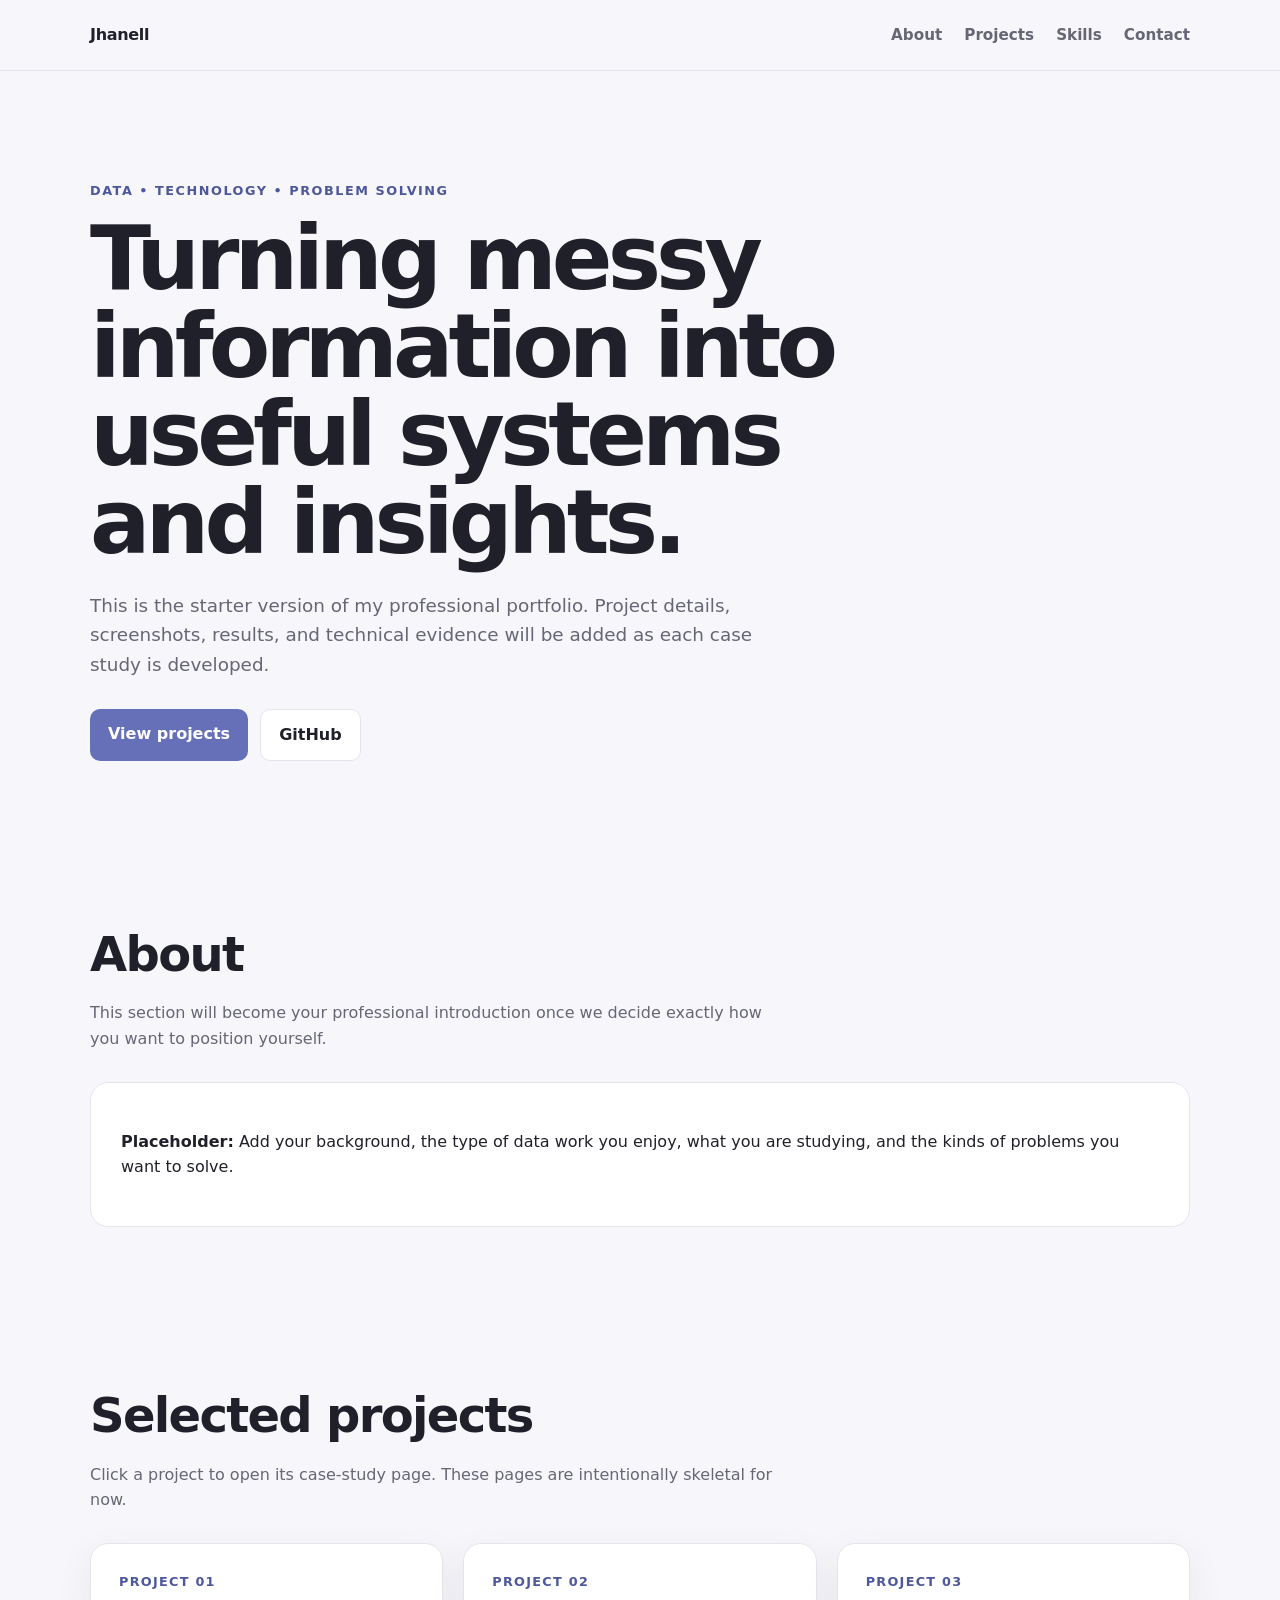
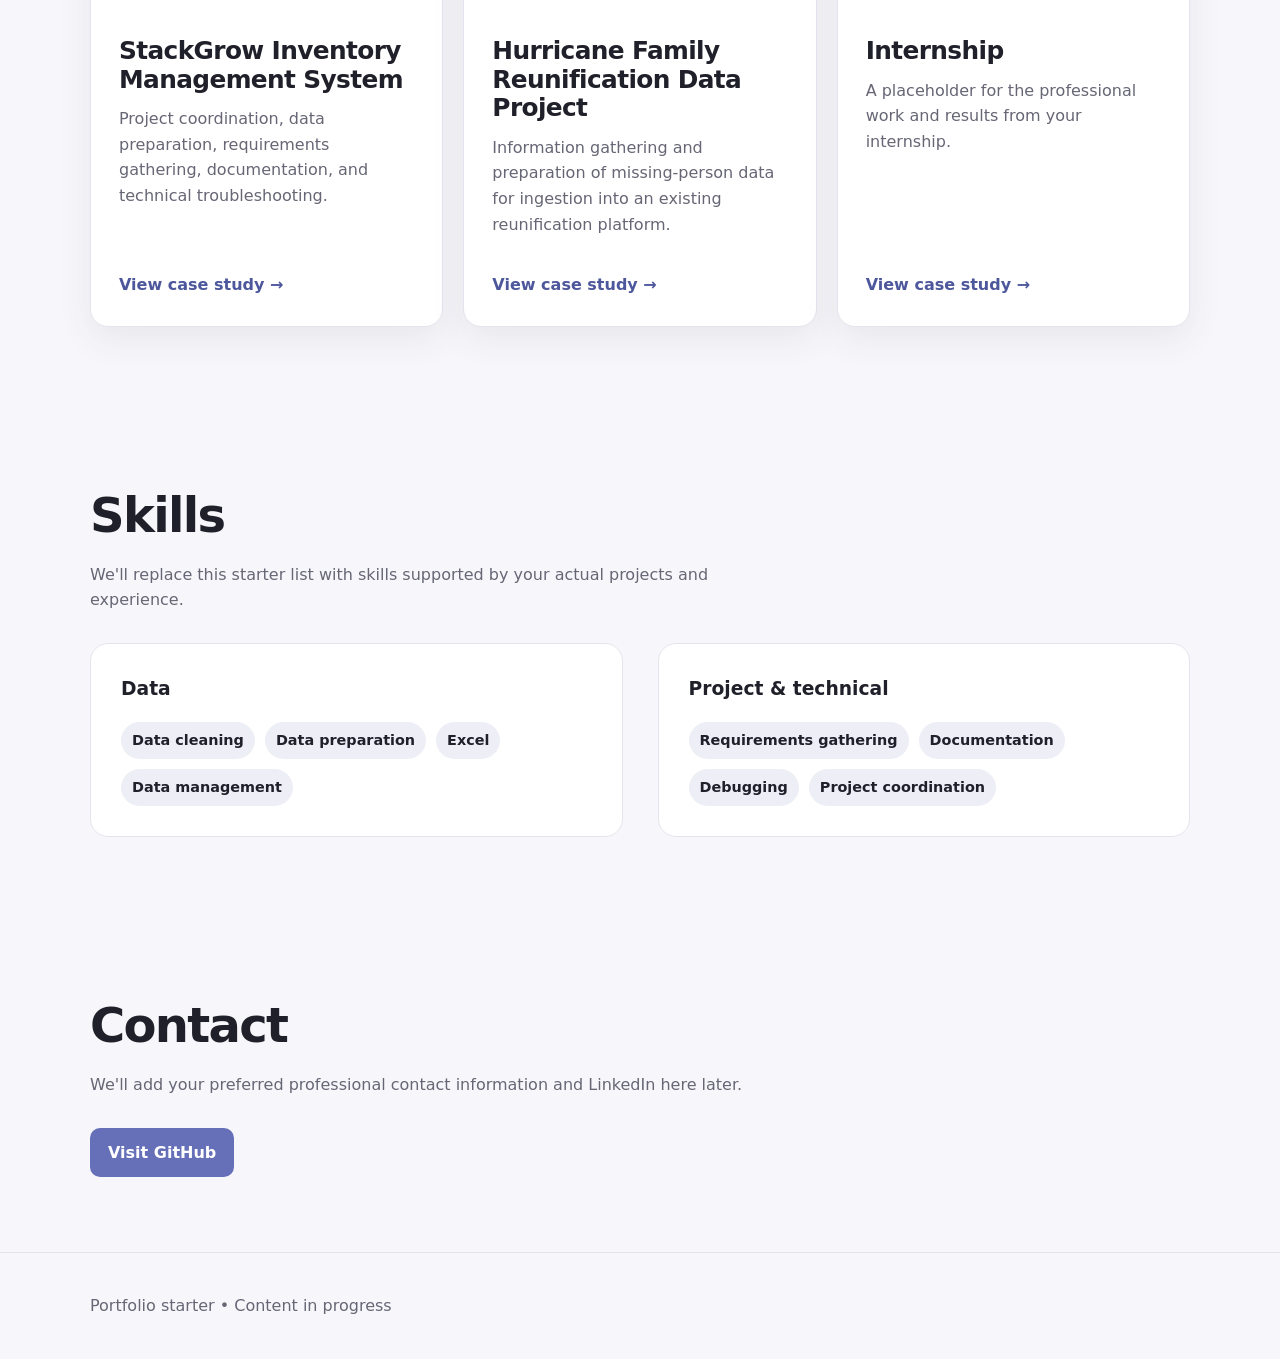
==== index.html @ 41fdb692 "Add files via upload" ====
<!doctype html>
<html lang="en">
<head>
  <meta charset="utf-8">
  <meta name="viewport" content="width=device-width, initial-scale=1">
  <title>Jhanell | Data Portfolio</title>
  <meta name="description" content="Jhanell's data and technical project portfolio.">
  <link rel="stylesheet" href="style.css">
</head>
<body>
<header>
  <nav class="container">
    <a class="brand" href="index.html">Jhanell</a>
    <div class="nav-links">
      <a href="#about">About</a>
      <a href="#projects">Projects</a>
      <a href="#skills">Skills</a>
      <a href="#contact">Contact</a>
    </div>
  </nav>
</header>

<main>
  <section class="hero container">
    <div class="eyebrow">Data • Technology • Problem Solving</div>
    <h1>Turning messy information into useful systems and insights.</h1>
    <p>This is the starter version of my professional portfolio. Project details, screenshots, results, and technical evidence will be added as each case study is developed.</p>
    <div class="actions">
      <a class="button" href="#projects">View projects</a>
      <a class="button secondary" href="https://github.com/nellie445" target="_blank" rel="noreferrer">GitHub</a>
    </div>
  </section>

  <section id="about">
    <div class="container">
      <div class="section-heading">
        <h2>About</h2>
        <p>This section will become your professional introduction once we decide exactly how you want to position yourself.</p>
      </div>
      <div class="panel">
        <p><strong>Placeholder:</strong> Add your background, the type of data work you enjoy, what you are studying, and the kinds of problems you want to solve.</p>
      </div>
    </div>
  </section>

  <section id="projects">
    <div class="container">
      <div class="section-heading">
        <h2>Selected projects</h2>
        <p>Click a project to open its case-study page. These pages are intentionally skeletal for now.</p>
      </div>
      <div class="grid">
        <a class="card" href="projects/stackgrow.html">
          <span class="number">PROJECT 01</span>
          <h3>StackGrow Inventory Management System</h3>
          <p>Project coordination, data preparation, requirements gathering, documentation, and technical troubleshooting.</p>
          <span class="link">View case study →</span>
        </a>
        <a class="card" href="projects/hurricane.html">
          <span class="number">PROJECT 02</span>
          <h3>Hurricane Family Reunification Data Project</h3>
          <p>Information gathering and preparation of missing-person data for ingestion into an existing reunification platform.</p>
          <span class="link">View case study →</span>
        </a>
        <a class="card" href="projects/internship.html">
          <span class="number">PROJECT 03</span>
          <h3>Internship</h3>
          <p>A placeholder for the professional work and results from your internship.</p>
          <span class="link">View case study →</span>
        </a>
      </div>
    </div>
  </section>

  <section id="skills">
    <div class="container">
      <div class="section-heading">
        <h2>Skills</h2>
        <p>We'll replace this starter list with skills supported by your actual projects and experience.</p>
      </div>
      <div class="two-col">
        <div class="panel">
          <h3>Data</h3>
          <div class="tags">
            <span class="tag">Data cleaning</span>
            <span class="tag">Data preparation</span>
            <span class="tag">Excel</span>
            <span class="tag">Data management</span>
          </div>
        </div>
        <div class="panel">
          <h3>Project & technical</h3>
          <div class="tags">
            <span class="tag">Requirements gathering</span>
            <span class="tag">Documentation</span>
            <span class="tag">Debugging</span>
            <span class="tag">Project coordination</span>
          </div>
        </div>
      </div>
    </div>
  </section>

  <section id="contact">
    <div class="container">
      <div class="section-heading">
        <h2>Contact</h2>
        <p>We'll add your preferred professional contact information and LinkedIn here later.</p>
      </div>
      <div class="actions">
        <a class="button" href="https://github.com/nellie445" target="_blank" rel="noreferrer">Visit GitHub</a>
      </div>
    </div>
  </section>
</main>

<footer>
  <div class="container">Portfolio starter • Content in progress</div>
</footer>
</body>
</html>
---- style.css ----
:root {
  --bg: #f7f7fb;
  --surface: #ffffff;
  --text: #20202a;
  --muted: #666675;
  --accent: #6670b8;
  --accent-dark: #4d579c;
  --border: #e4e4ee;
  --shadow: 0 12px 35px rgba(35, 35, 60, .08);
}
* { box-sizing: border-box; }
html { scroll-behavior: smooth; }
body {
  margin: 0;
  font-family: Inter, ui-sans-serif, system-ui, -apple-system, BlinkMacSystemFont, "Segoe UI", sans-serif;
  background: var(--bg);
  color: var(--text);
  line-height: 1.6;
}
a { color: inherit; }
.container { width: min(1100px, calc(100% - 40px)); margin: auto; }
header {
  position: sticky; top: 0; z-index: 10;
  background: rgba(247,247,251,.94);
  backdrop-filter: blur(10px);
  border-bottom: 1px solid var(--border);
}
nav { min-height: 70px; display: flex; align-items: center; justify-content: space-between; gap: 24px; }
.brand { font-weight: 800; text-decoration: none; letter-spacing: -.02em; }
.nav-links { display: flex; gap: 22px; flex-wrap: wrap; }
.nav-links a { text-decoration: none; color: var(--muted); font-weight: 600; font-size: .95rem; }
.nav-links a:hover { color: var(--accent-dark); }
.hero { padding: 110px 0 80px; }
.eyebrow { color: var(--accent-dark); text-transform: uppercase; letter-spacing: .12em; font-weight: 800; font-size: .8rem; }
h1 { font-size: clamp(2.8rem, 7vw, 5.8rem); line-height: .98; letter-spacing: -.055em; margin: 14px 0 24px; max-width: 850px; }
.hero p { max-width: 700px; color: var(--muted); font-size: 1.15rem; }
.actions { display: flex; gap: 12px; flex-wrap: wrap; margin-top: 30px; }
.button {
  display: inline-block; padding: 12px 18px; border-radius: 10px;
  background: var(--accent); color: white; text-decoration: none; font-weight: 750;
}
.button.secondary { background: var(--surface); color: var(--text); border: 1px solid var(--border); }
section { padding: 75px 0; }
.section-heading { margin-bottom: 30px; }
.section-heading h2 { font-size: clamp(2rem, 4vw, 3rem); letter-spacing: -.035em; margin: 0 0 8px; }
.section-heading p { color: var(--muted); margin: 0; max-width: 700px; }
.grid { display: grid; grid-template-columns: repeat(3, 1fr); gap: 20px; }
.card {
  display: flex; flex-direction: column; min-height: 330px;
  padding: 28px; border-radius: 18px; background: var(--surface);
  border: 1px solid var(--border); box-shadow: var(--shadow);
  text-decoration: none; transition: transform .18s ease, border-color .18s ease;
}
.card:hover { transform: translateY(-4px); border-color: #c8c9de; }
.card .number { font-size: .8rem; font-weight: 800; color: var(--accent-dark); letter-spacing: .1em; }
.card h3 { font-size: 1.55rem; line-height: 1.15; margin: 45px 0 12px; letter-spacing: -.025em; }
.card p { color: var(--muted); margin: 0; }
.card .link { margin-top: auto; padding-top: 35px; font-weight: 800; color: var(--accent-dark); }
.two-col { display: grid; grid-template-columns: 1fr 1fr; gap: 35px; }
.panel { padding: 30px; border-radius: 18px; background: var(--surface); border: 1px solid var(--border); }
.panel h3 { margin-top: 0; }
.tags { display: flex; gap: 10px; flex-wrap: wrap; }
.tag { padding: 7px 11px; background: #eeeeF7; border-radius: 999px; font-size: .9rem; font-weight: 650; }
footer { padding: 40px 0; border-top: 1px solid var(--border); color: var(--muted); }
.project-hero { padding: 90px 0 45px; }
.project-hero h1 { font-size: clamp(2.5rem, 6vw, 4.8rem); }
.meta { display: flex; gap: 10px; flex-wrap: wrap; margin-top: 25px; }
.content { max-width: 800px; padding-bottom: 80px; }
.content h2 { margin-top: 50px; font-size: 1.8rem; }
.placeholder {
  padding: 28px; border: 1px dashed #b9bacb; border-radius: 14px;
  background: #fbfbfd; color: var(--muted);
}
.back { display: inline-block; margin-top: 30px; color: var(--accent-dark); font-weight: 750; text-decoration: none; }
@media (max-width: 800px) {
  .grid, .two-col { grid-template-columns: 1fr; }
  .hero { padding-top: 75px; }
  nav { align-items: flex-start; padding: 18px 0; }
  .nav-links { justify-content: flex-end; gap: 12px; }
}
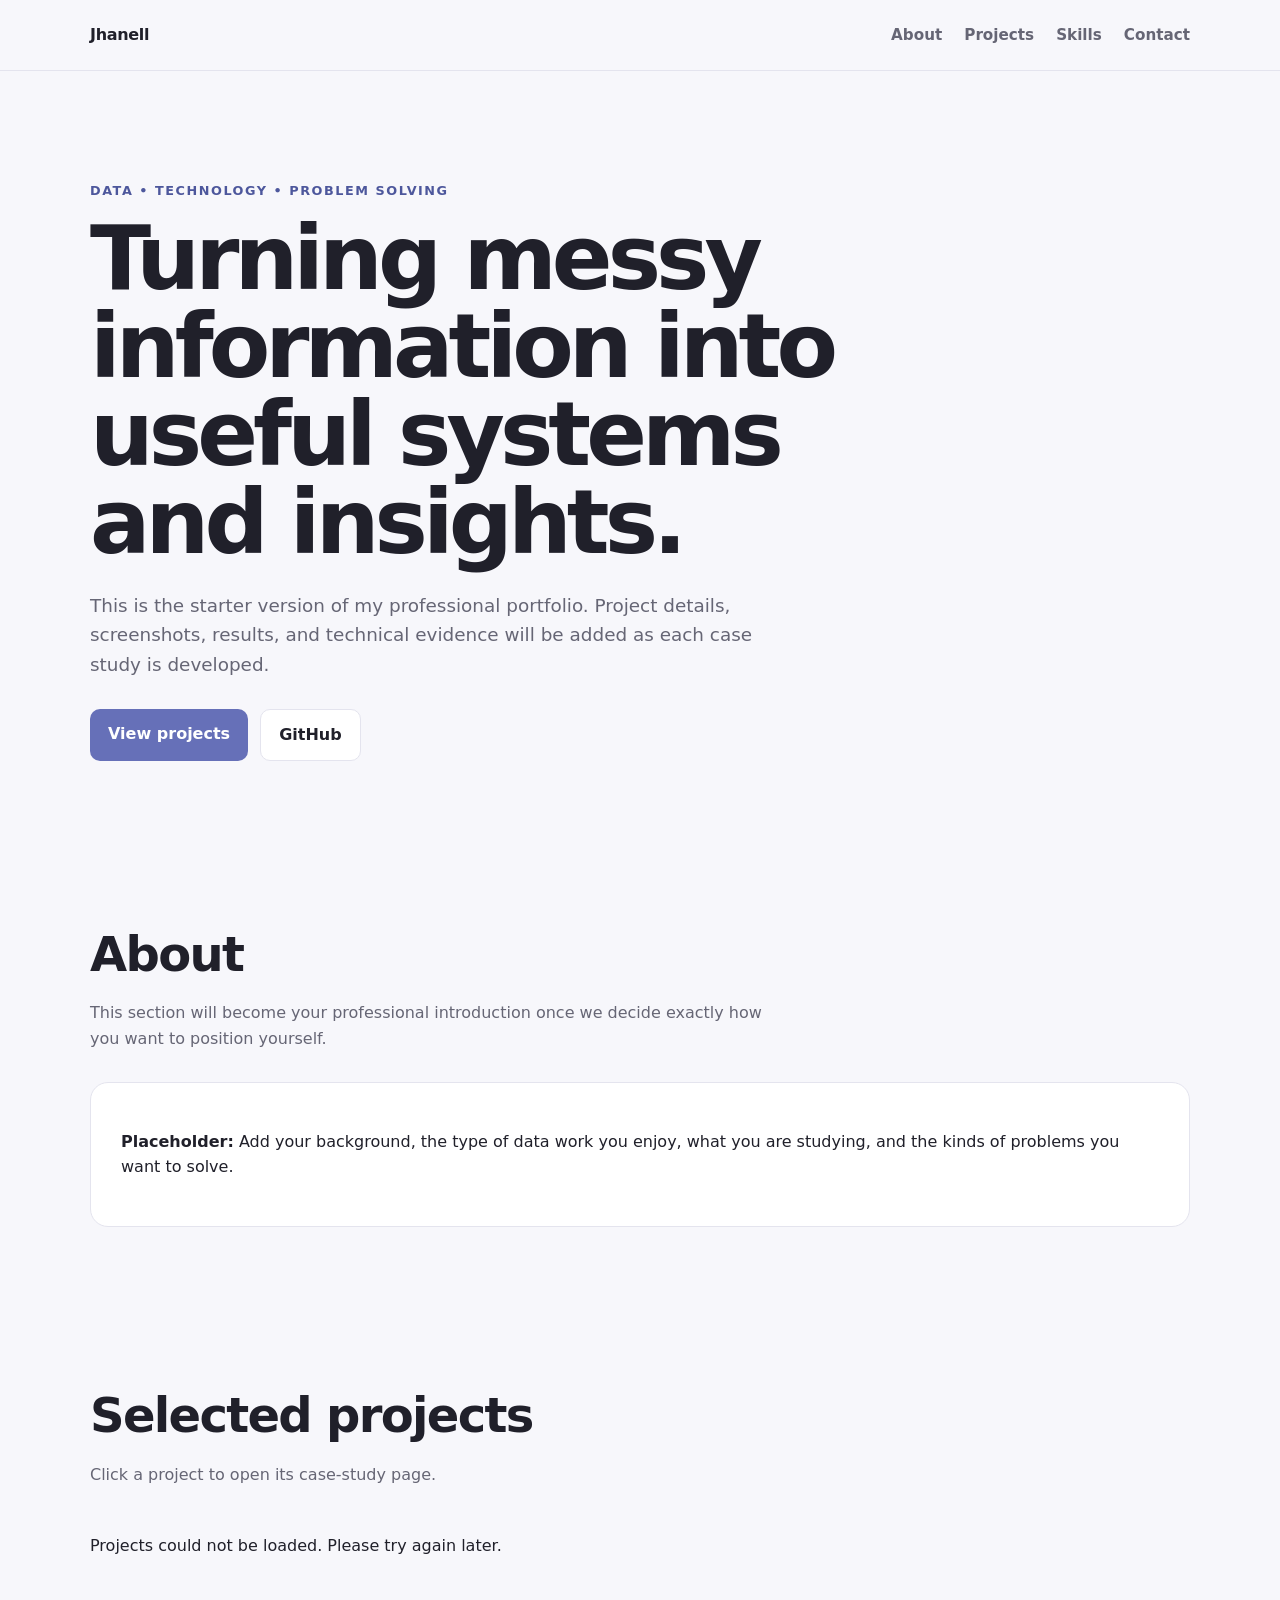
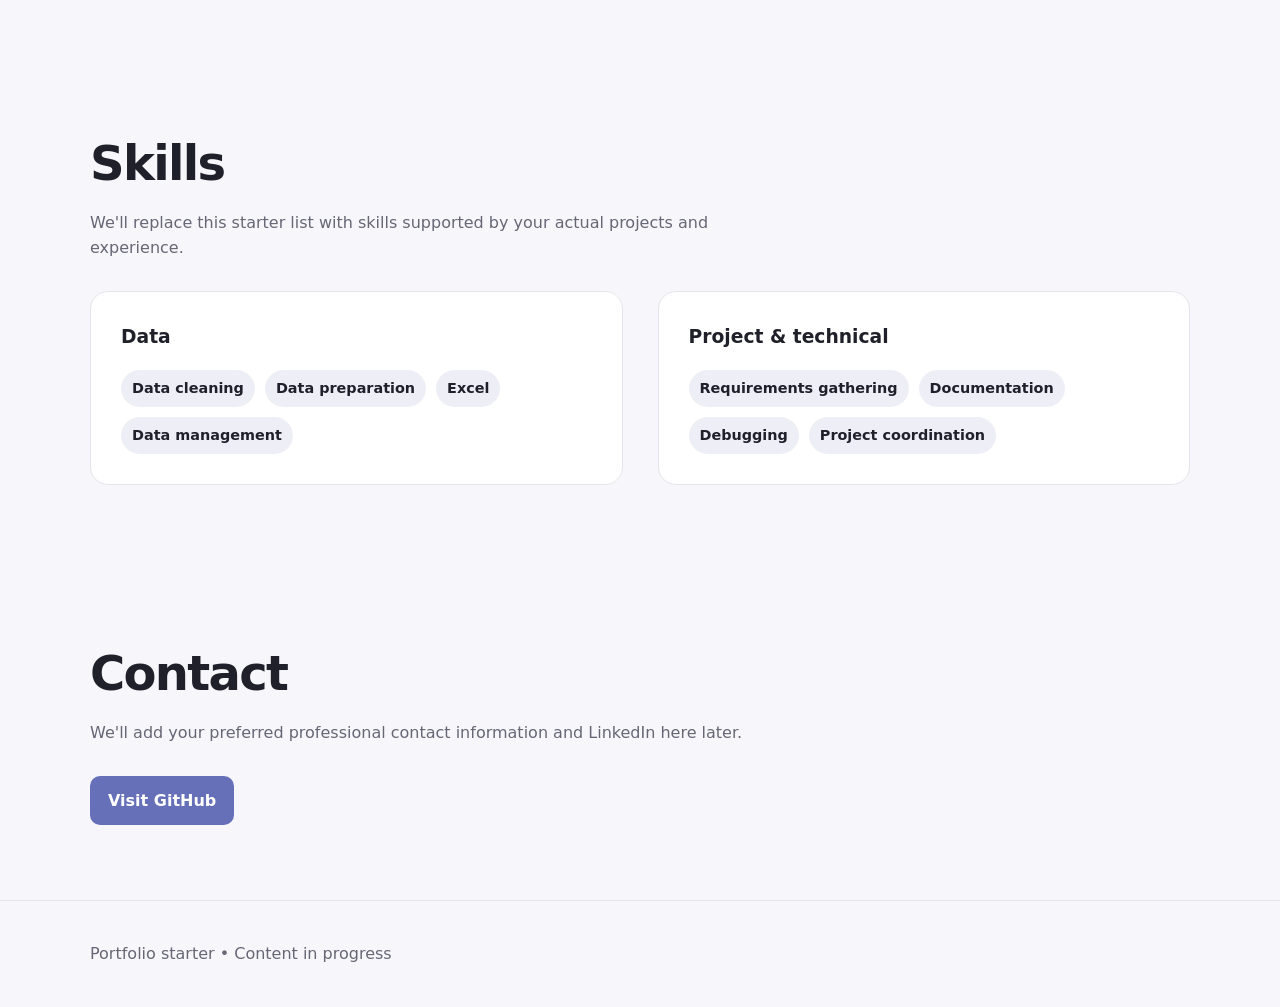
==== commit 5fd54395: "Add files via upload" ====
--- a/index.html
+++ b/index.html
@@ -19,7 +19,6 @@
     </div>
   </nav>
 </header>
-
 <main>
   <section class="hero container">
     <div class="eyebrow">Data • Technology • Problem Solving</div>
@@ -47,28 +46,12 @@
     <div class="container">
       <div class="section-heading">
         <h2>Selected projects</h2>
-        <p>Click a project to open its case-study page. These pages are intentionally skeletal for now.</p>
+        <p>Click a project to open its case-study page.</p>
       </div>
-      <div class="grid">
-        <a class="card" href="projects/stackgrow.html">
-          <span class="number">PROJECT 01</span>
-          <h3>StackGrow Inventory Management System</h3>
-          <p>Project coordination, data preparation, requirements gathering, documentation, and technical troubleshooting.</p>
-          <span class="link">View case study →</span>
-        </a>
-        <a class="card" href="projects/hurricane.html">
-          <span class="number">PROJECT 02</span>
-          <h3>Hurricane Family Reunification Data Project</h3>
-          <p>Information gathering and preparation of missing-person data for ingestion into an existing reunification platform.</p>
-          <span class="link">View case study →</span>
-        </a>
-        <a class="card" href="projects/internship.html">
-          <span class="number">PROJECT 03</span>
-          <h3>Internship</h3>
-          <p>A placeholder for the professional work and results from your internship.</p>
-          <span class="link">View case study →</span>
-        </a>
-      </div>
+
+      <!-- Project cards are generated automatically from projects.json -->
+      <div class="grid" id="project-grid"></div>
+      <p id="project-error" hidden>Projects could not be loaded. Please try again later.</p>
     </div>
   </section>
 
@@ -117,5 +100,46 @@
 <footer>
   <div class="container">Portfolio starter • Content in progress</div>
 </footer>
+
+<script>
+  const projectGrid = document.getElementById("project-grid");
+  const projectError = document.getElementById("project-error");
+
+  fetch("projects.json")
+    .then(response => {
+      if (!response.ok) {
+        throw new Error("Could not load projects.json");
+      }
+      return response.json();
+    })
+    .then(projects => {
+      projects.forEach((project, index) => {
+        const card = document.createElement("a");
+        card.className = "card";
+        card.href = project.page;
+
+        const number = document.createElement("span");
+        number.className = "number";
+        number.textContent = `PROJECT ${String(index + 1).padStart(2, "0")}`;
+
+        const title = document.createElement("h3");
+        title.textContent = project.title;
+
+        const description = document.createElement("p");
+        description.textContent = project.description;
+
+        const link = document.createElement("span");
+        link.className = "link";
+        link.textContent = "View case study →";
+
+        card.append(number, title, description, link);
+        projectGrid.appendChild(card);
+      });
+    })
+    .catch(error => {
+      console.error(error);
+      projectError.hidden = false;
+    });
+</script>
 </body>
 </html>
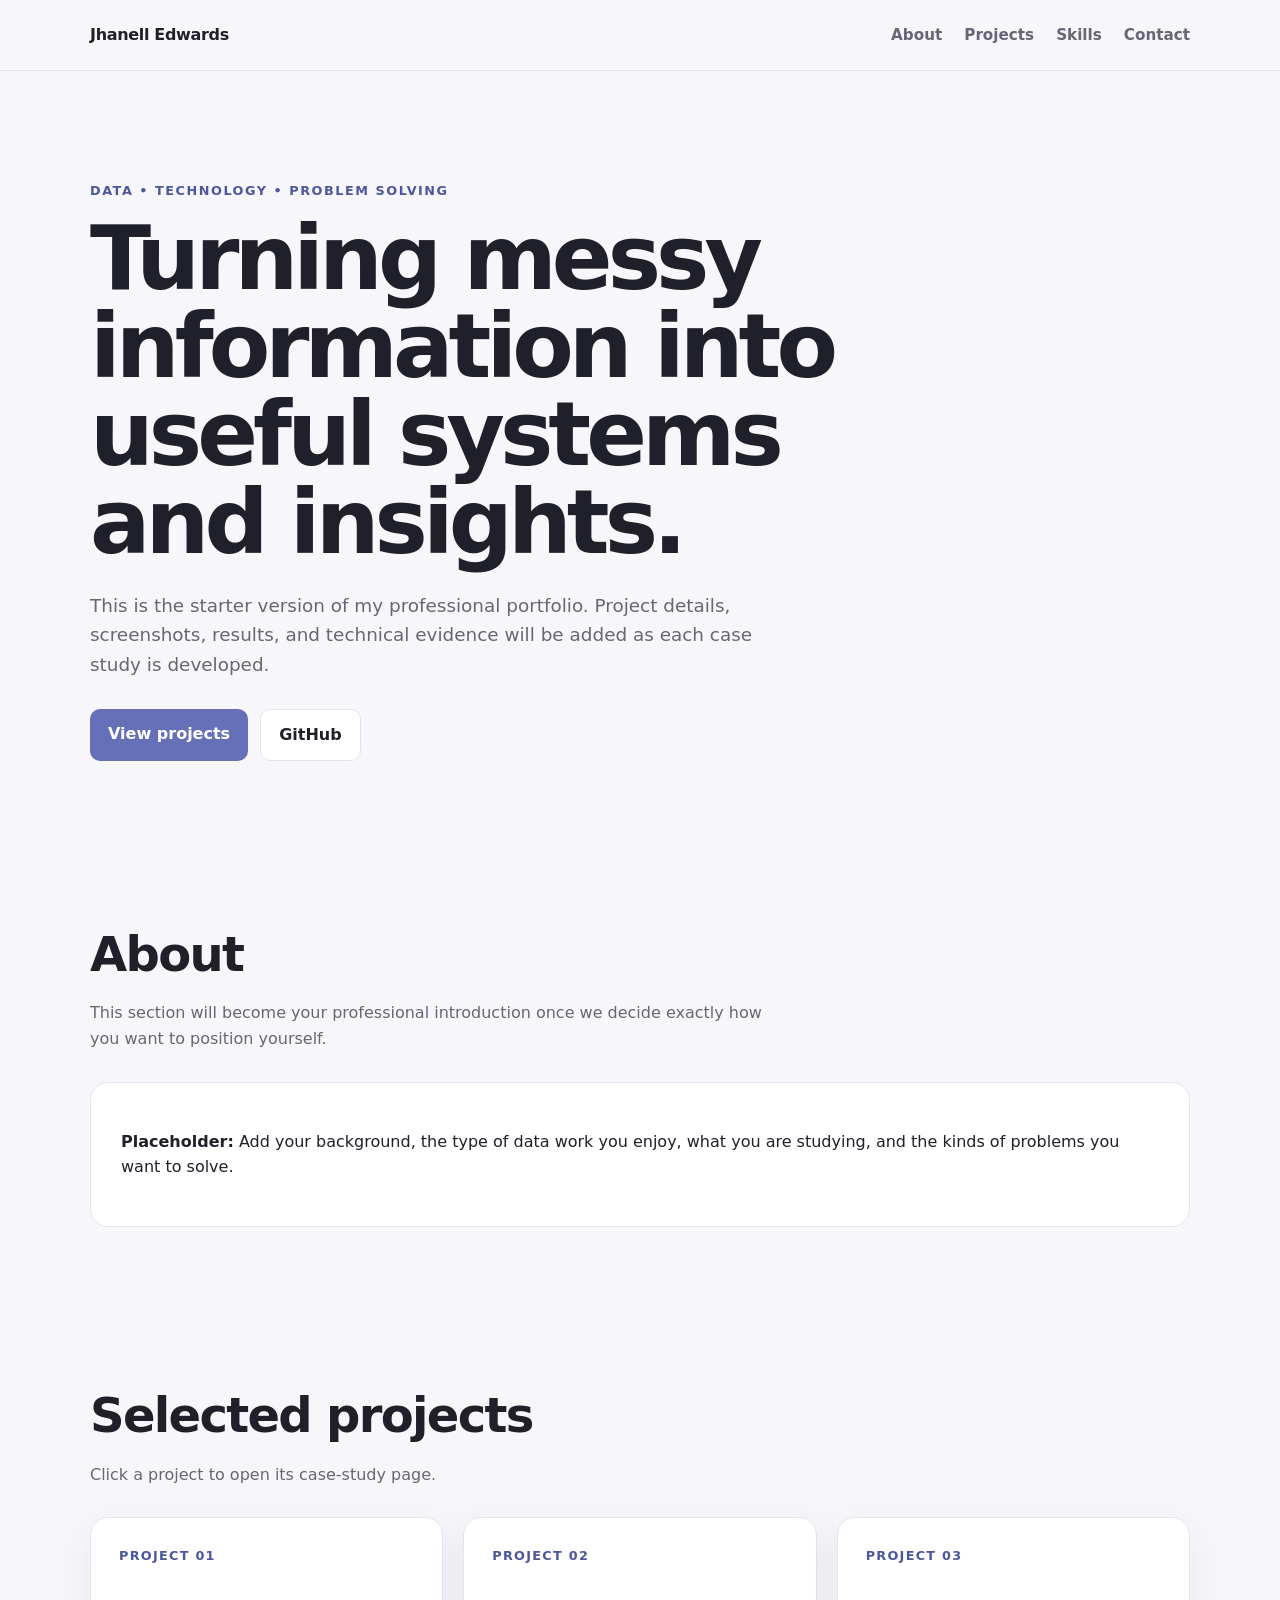
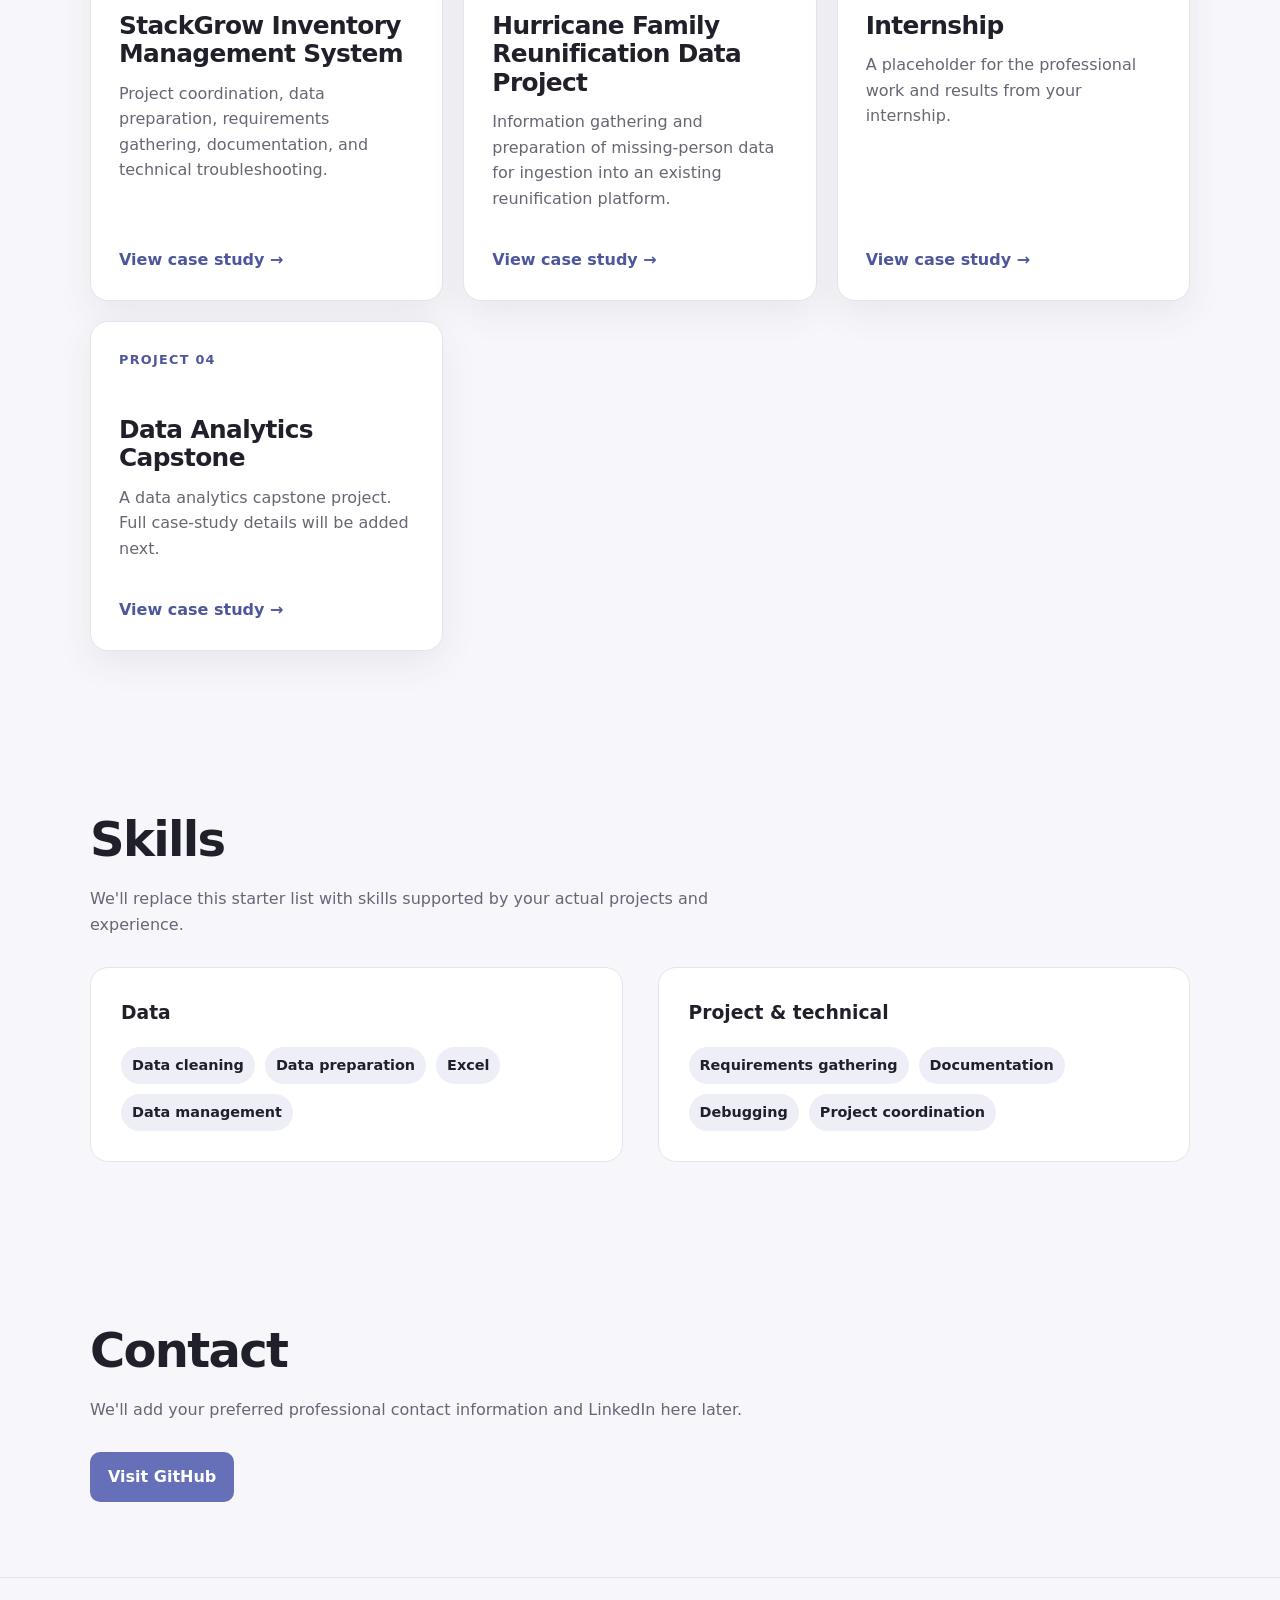
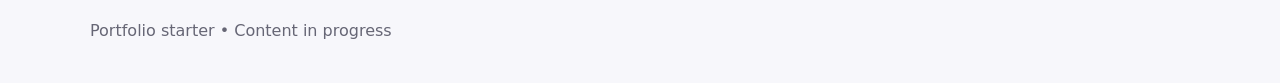
==== commit e1847297: "Update index.html" ====
--- a/index.html
+++ b/index.html
@@ -10,7 +10,7 @@
 <body>
 <header>
   <nav class="container">
-    <a class="brand" href="index.html">Jhanell</a>
+    <a class="brand" href="index.html">Jhanell Edwards</a>
     <div class="nav-links">
       <a href="#about">About</a>
       <a href="#projects">Projects</a>
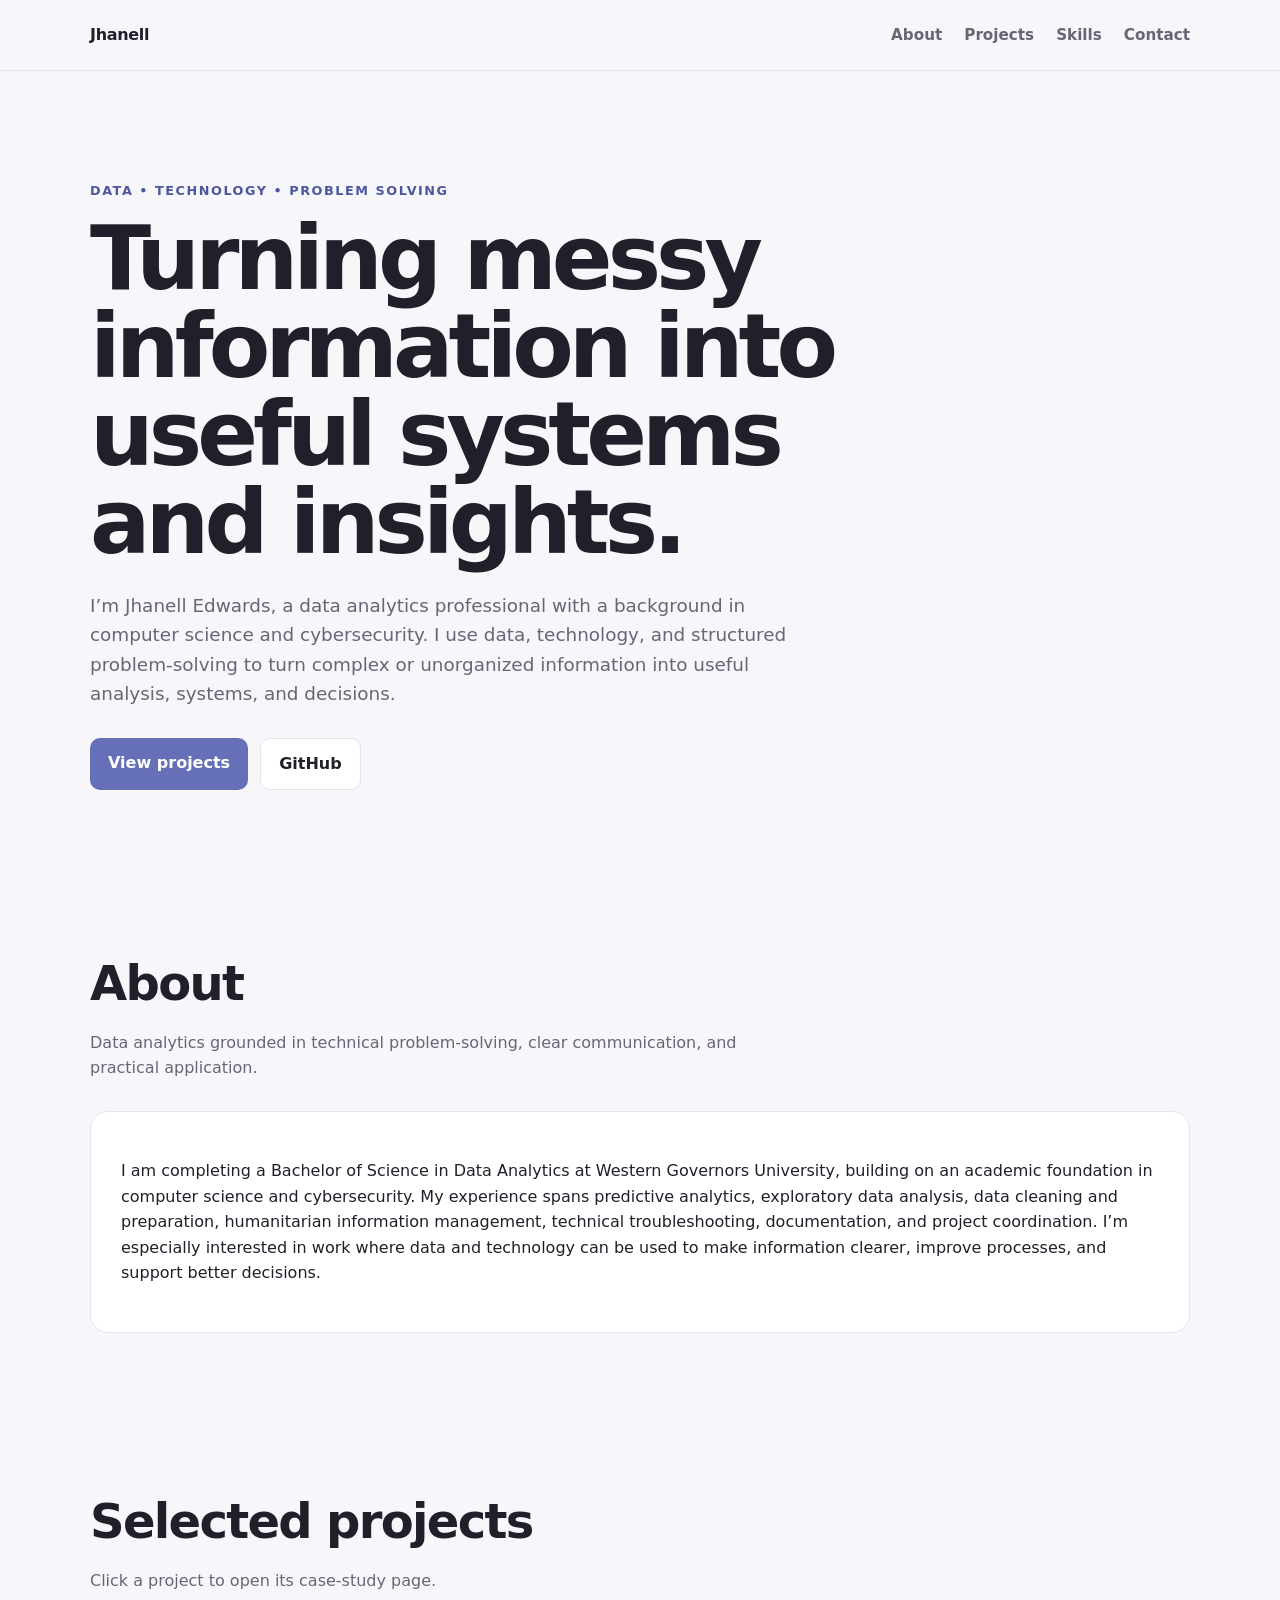
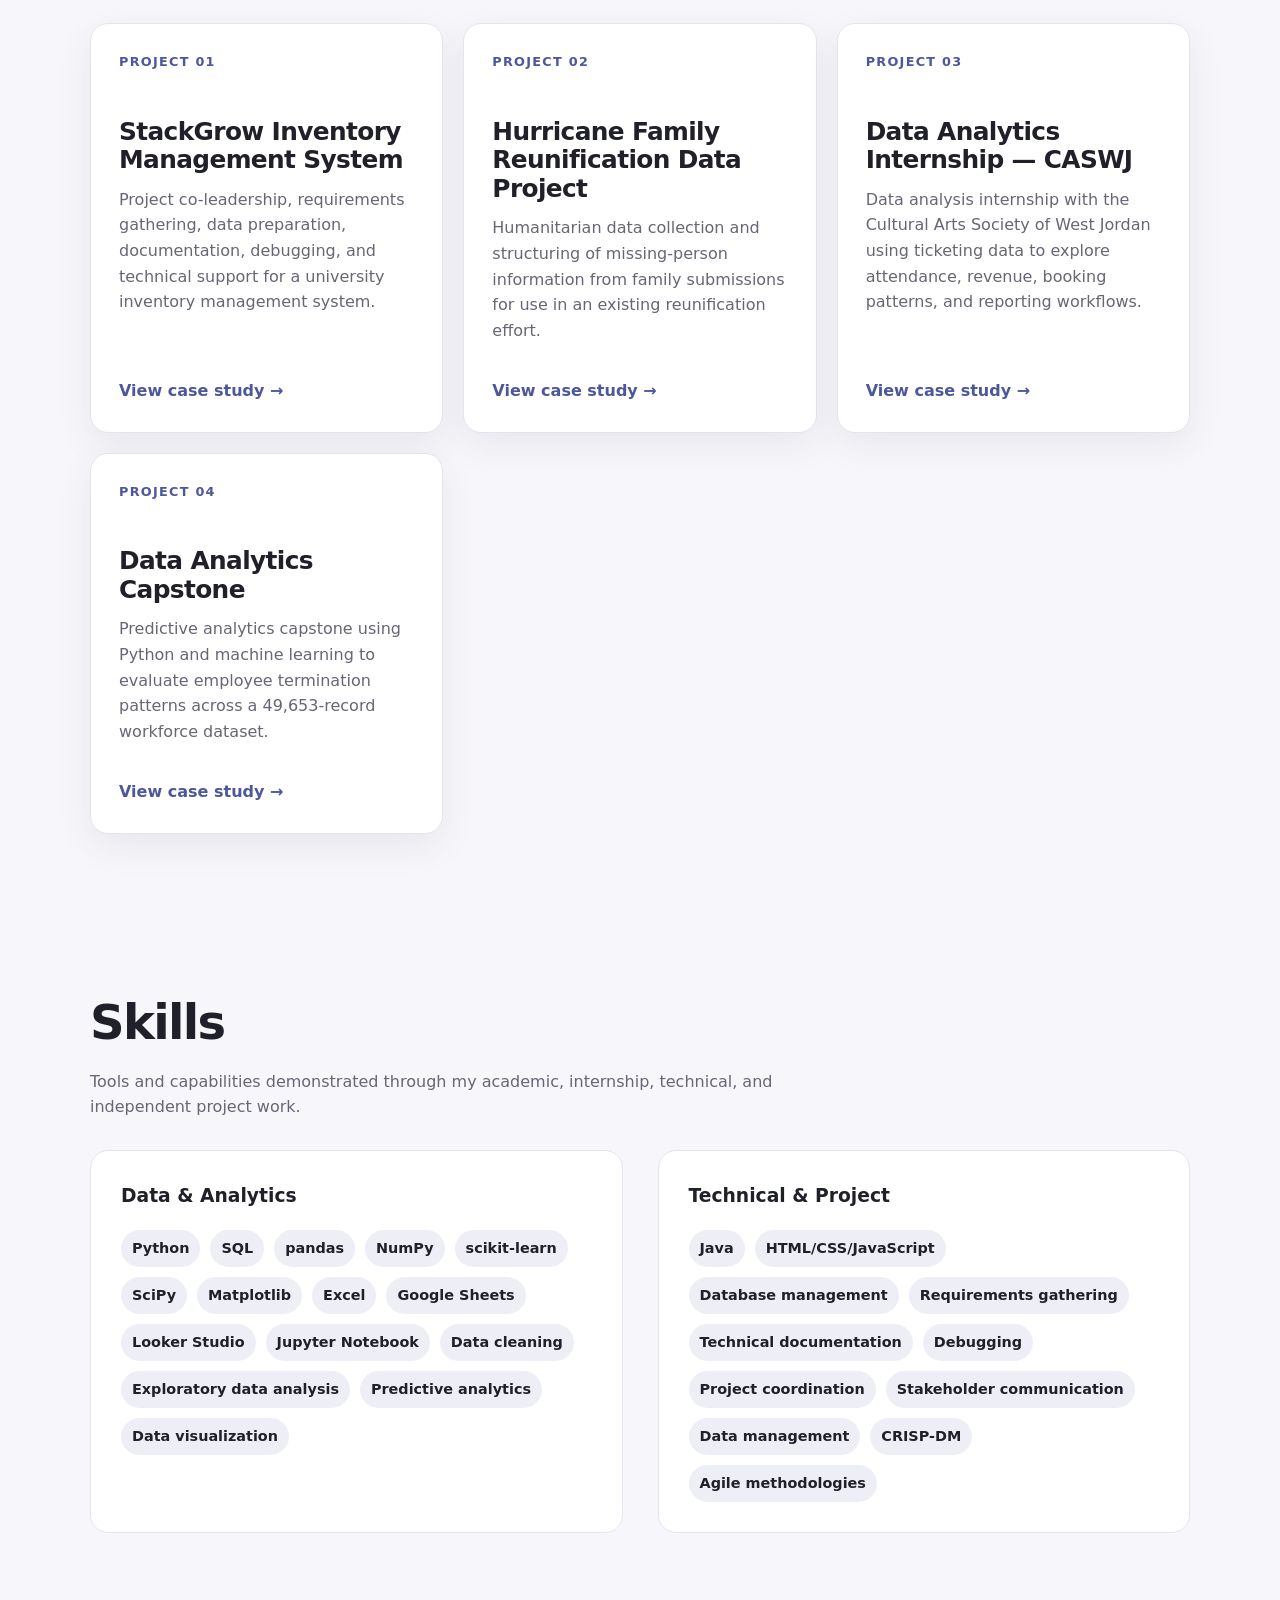
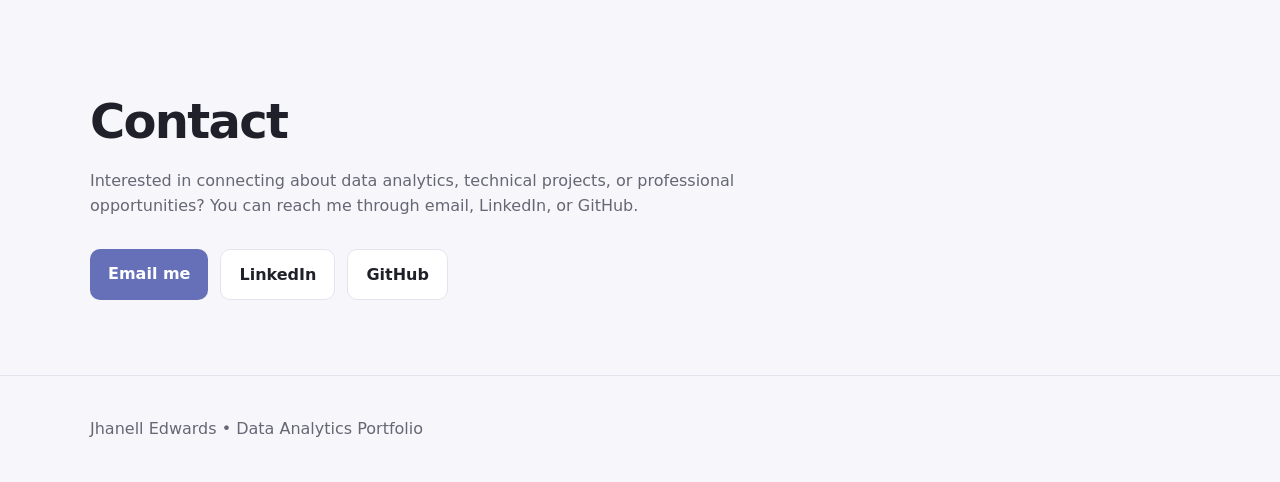
==== commit c1a7941c: "Add files via upload" ====
--- a/index.html
+++ b/index.html
@@ -4,13 +4,13 @@
   <meta charset="utf-8">
   <meta name="viewport" content="width=device-width, initial-scale=1">
   <title>Jhanell | Data Portfolio</title>
-  <meta name="description" content="Jhanell's data and technical project portfolio.">
+  <meta name="description" content="Jhanell Edwards — data analytics portfolio featuring Python, machine learning, data preparation, visualization, technical documentation, and project leadership.">
   <link rel="stylesheet" href="style.css">
 </head>
 <body>
 <header>
   <nav class="container">
-    <a class="brand" href="index.html">Jhanell Edwards</a>
+    <a class="brand" href="index.html">Jhanell</a>
     <div class="nav-links">
       <a href="#about">About</a>
       <a href="#projects">Projects</a>
@@ -23,7 +23,7 @@
   <section class="hero container">
     <div class="eyebrow">Data • Technology • Problem Solving</div>
     <h1>Turning messy information into useful systems and insights.</h1>
-    <p>This is the starter version of my professional portfolio. Project details, screenshots, results, and technical evidence will be added as each case study is developed.</p>
+    <p>I’m Jhanell Edwards, a data analytics professional with a background in computer science and cybersecurity. I use data, technology, and structured problem-solving to turn complex or unorganized information into useful analysis, systems, and decisions.</p>
     <div class="actions">
       <a class="button" href="#projects">View projects</a>
       <a class="button secondary" href="https://github.com/nellie445" target="_blank" rel="noreferrer">GitHub</a>
@@ -34,10 +34,10 @@
     <div class="container">
       <div class="section-heading">
         <h2>About</h2>
-        <p>This section will become your professional introduction once we decide exactly how you want to position yourself.</p>
+        <p>Data analytics grounded in technical problem-solving, clear communication, and practical application.</p>
       </div>
       <div class="panel">
-        <p><strong>Placeholder:</strong> Add your background, the type of data work you enjoy, what you are studying, and the kinds of problems you want to solve.</p>
+        <p>I am completing a Bachelor of Science in Data Analytics at Western Governors University, building on an academic foundation in computer science and cybersecurity. My experience spans predictive analytics, exploratory data analysis, data cleaning and preparation, humanitarian information management, technical troubleshooting, documentation, and project coordination. I’m especially interested in work where data and technology can be used to make information clearer, improve processes, and support better decisions.</p>
       </div>
     </div>
   </section>
@@ -59,25 +59,43 @@
     <div class="container">
       <div class="section-heading">
         <h2>Skills</h2>
-        <p>We'll replace this starter list with skills supported by your actual projects and experience.</p>
+        <p>Tools and capabilities demonstrated through my academic, internship, technical, and independent project work.</p>
       </div>
       <div class="two-col">
         <div class="panel">
-          <h3>Data</h3>
+          <h3>Data & Analytics</h3>
           <div class="tags">
+            <span class="tag">Python</span>
+            <span class="tag">SQL</span>
+            <span class="tag">pandas</span>
+            <span class="tag">NumPy</span>
+            <span class="tag">scikit-learn</span>
+            <span class="tag">SciPy</span>
+            <span class="tag">Matplotlib</span>
+            <span class="tag">Excel</span>
+            <span class="tag">Google Sheets</span>
+            <span class="tag">Looker Studio</span>
+            <span class="tag">Jupyter Notebook</span>
             <span class="tag">Data cleaning</span>
-            <span class="tag">Data preparation</span>
-            <span class="tag">Excel</span>
-            <span class="tag">Data management</span>
+            <span class="tag">Exploratory data analysis</span>
+            <span class="tag">Predictive analytics</span>
+            <span class="tag">Data visualization</span>
           </div>
         </div>
         <div class="panel">
-          <h3>Project & technical</h3>
+          <h3>Technical & Project</h3>
           <div class="tags">
+            <span class="tag">Java</span>
+            <span class="tag">HTML/CSS/JavaScript</span>
+            <span class="tag">Database management</span>
             <span class="tag">Requirements gathering</span>
-            <span class="tag">Documentation</span>
+            <span class="tag">Technical documentation</span>
             <span class="tag">Debugging</span>
             <span class="tag">Project coordination</span>
+            <span class="tag">Stakeholder communication</span>
+            <span class="tag">Data management</span>
+            <span class="tag">CRISP-DM</span>
+            <span class="tag">Agile methodologies</span>
           </div>
         </div>
       </div>
@@ -88,17 +106,19 @@
     <div class="container">
       <div class="section-heading">
         <h2>Contact</h2>
-        <p>We'll add your preferred professional contact information and LinkedIn here later.</p>
+        <p>Interested in connecting about data analytics, technical projects, or professional opportunities? You can reach me through email, LinkedIn, or GitHub.</p>
       </div>
       <div class="actions">
-        <a class="button" href="https://github.com/nellie445" target="_blank" rel="noreferrer">Visit GitHub</a>
+        <a class="button" href="mailto:edwardsjhanell@gmail.com">Email me</a>
+        <a class="button secondary" href="https://www.linkedin.com/in/jhanell-edwards-9571151a8" target="_blank" rel="noreferrer">LinkedIn</a>
+        <a class="button secondary" href="https://github.com/nellie445" target="_blank" rel="noreferrer">GitHub</a>
       </div>
     </div>
   </section>
 </main>
 
 <footer>
-  <div class="container">Portfolio starter • Content in progress</div>
+  <div class="container">Jhanell Edwards • Data Analytics Portfolio</div>
 </footer>
 
 <script>
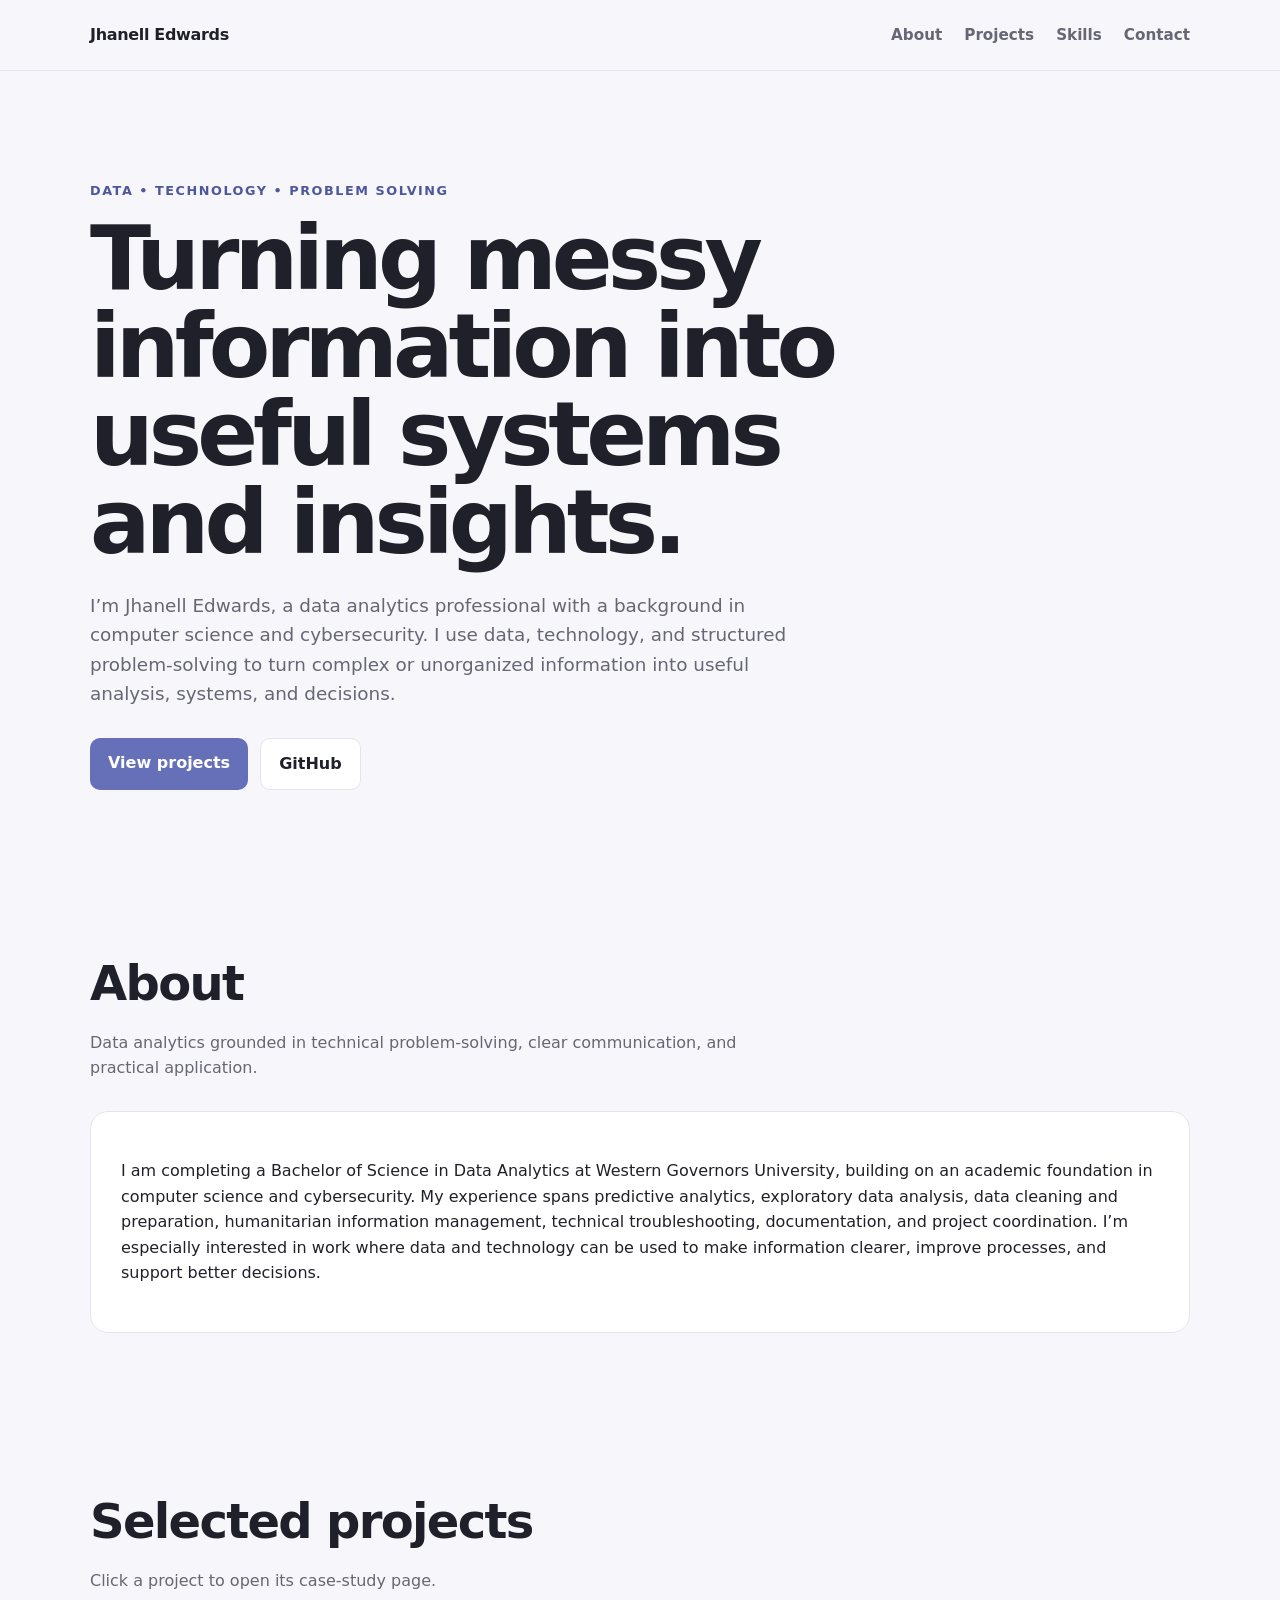
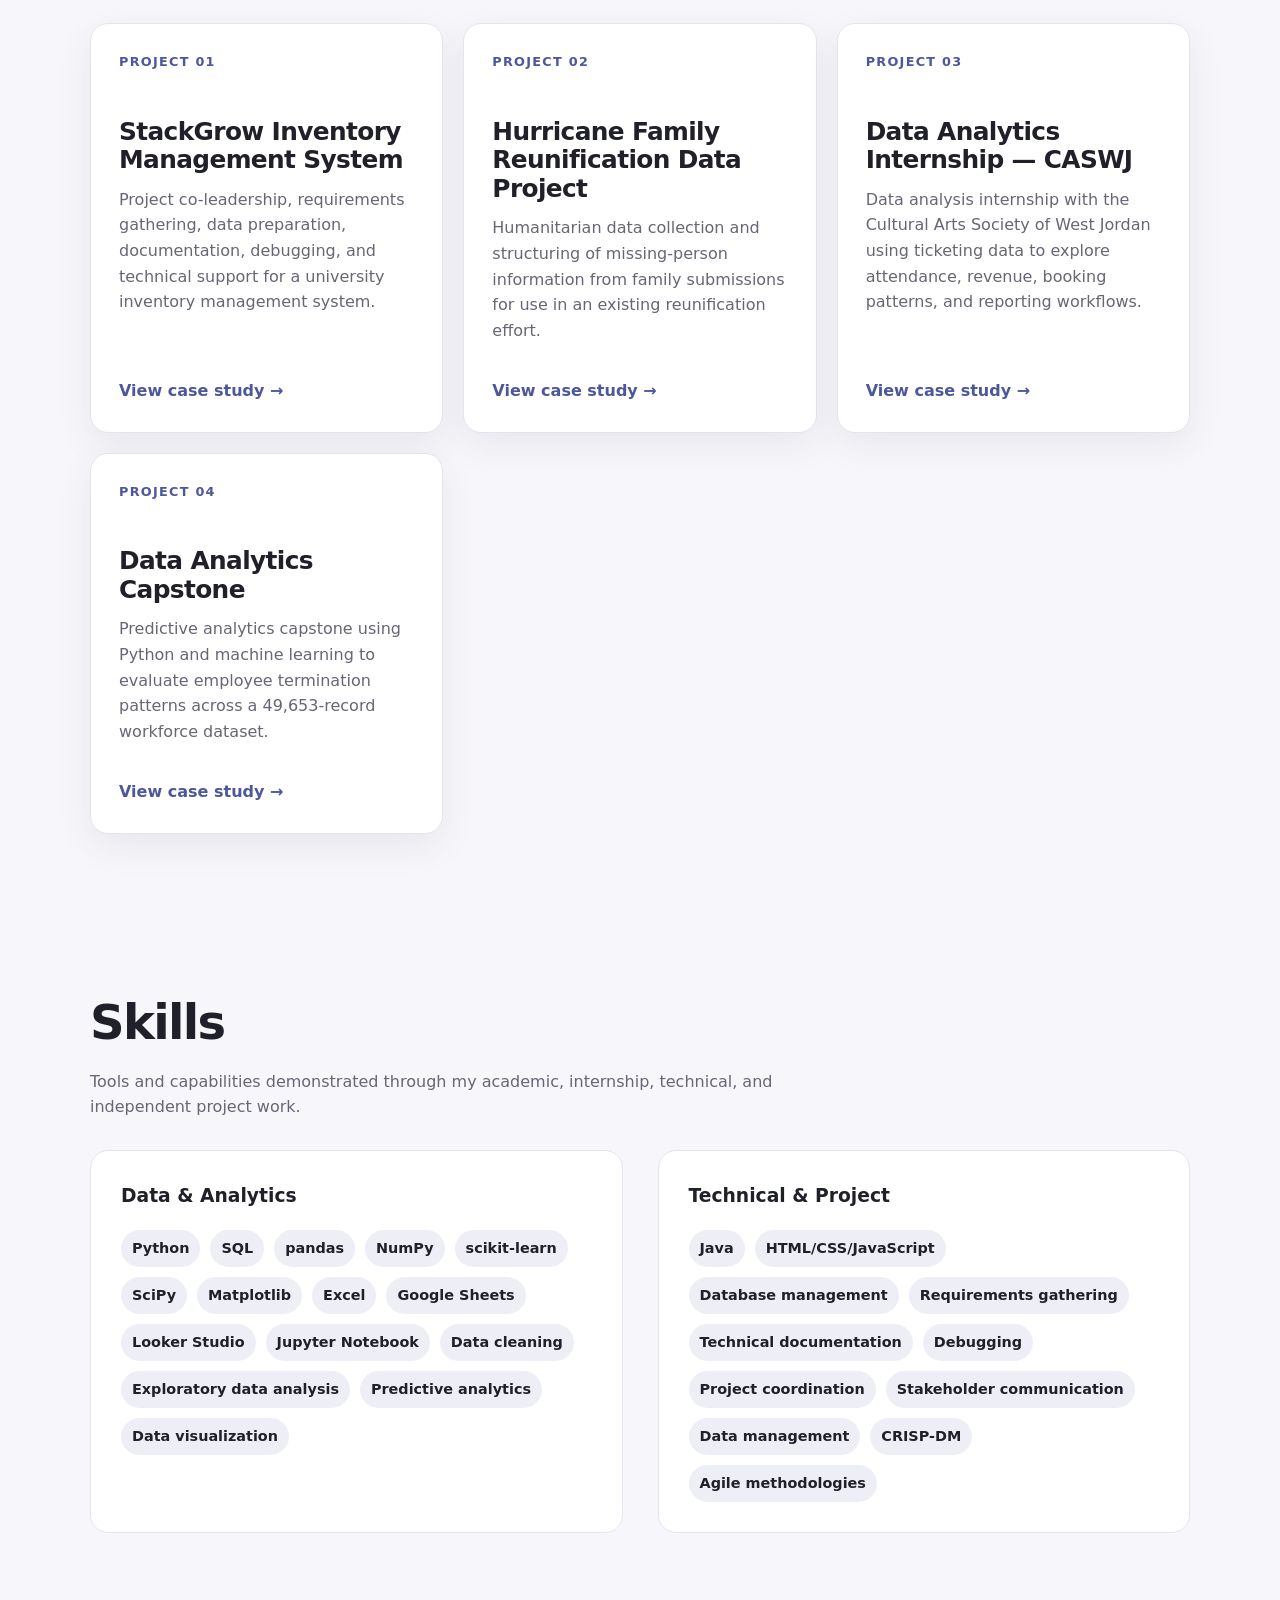
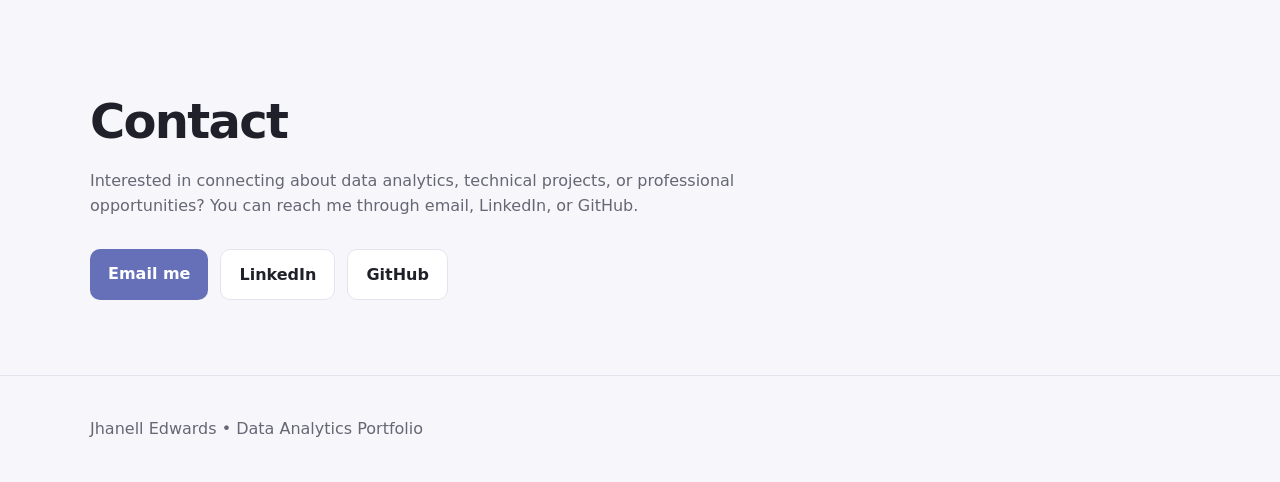
==== commit bedc4dad: "Update brand name in navigation link" ====
--- a/index.html
+++ b/index.html
@@ -10,7 +10,7 @@
 <body>
 <header>
   <nav class="container">
-    <a class="brand" href="index.html">Jhanell</a>
+    <a class="brand" href="index.html">Jhanell Edwards</a>
     <div class="nav-links">
       <a href="#about">About</a>
       <a href="#projects">Projects</a>
